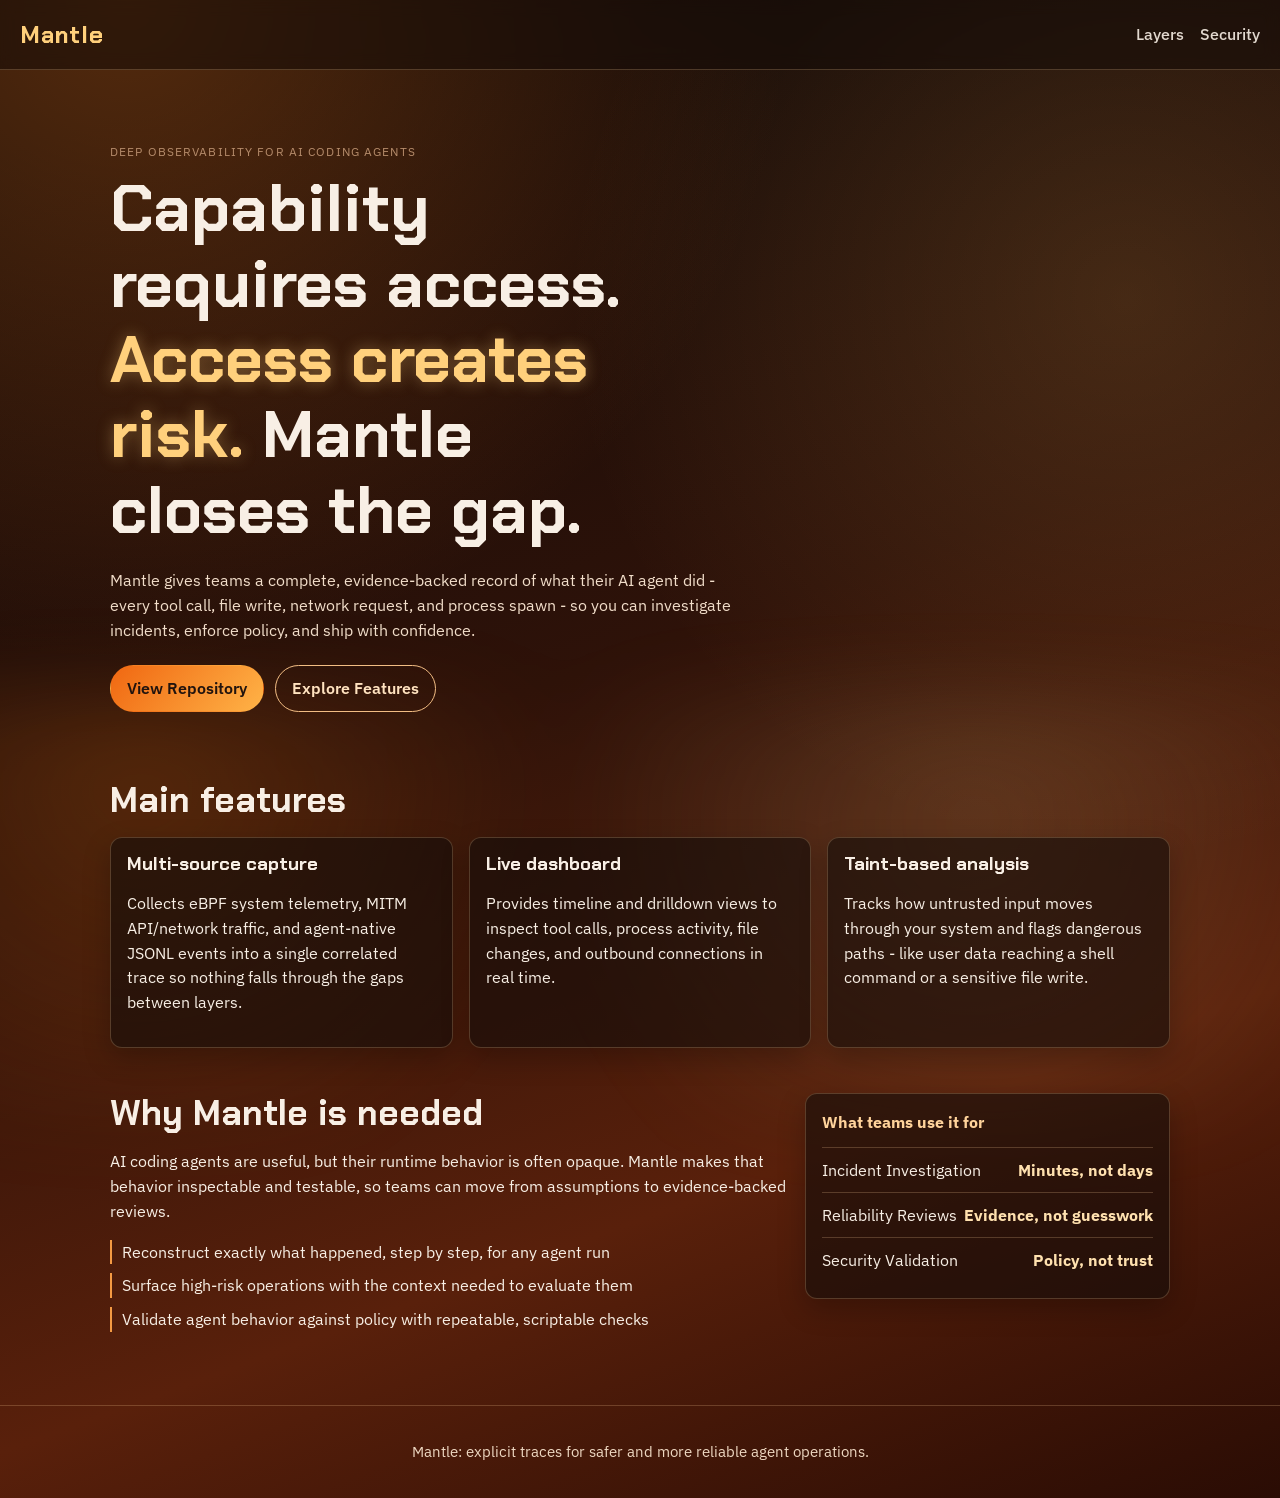
==== docs/index.html @ 51e57791 "rename site to docs for github pages" ====
<!doctype html>
<html lang="en">
  <head>
    <meta charset="UTF-8" />
    <meta name="viewport" content="width=device-width, initial-scale=1.0" />
    <meta
      name="description"
      content="Mantle is a deep observability and safety analysis layer for AI coding agents."
    />
    <title>Mantle | Deep Observability</title>
    <link rel="preconnect" href="https://fonts.googleapis.com" />
    <link rel="preconnect" href="https://fonts.gstatic.com" crossorigin />
    <link
      href="https://fonts.googleapis.com/css2?family=Chakra+Petch:wght@500;700&family=IBM+Plex+Sans:wght@400;500;700&display=swap"
      rel="stylesheet"
    />
    <link rel="stylesheet" href="styles.css" />
  </head>
  <body>
    <div class="terrain-glow" aria-hidden="true"></div>
    <header class="topbar">
      <a class="brand" href="#">Mantle</a>
      <nav>
        <a href="#layers">Layers</a>
        <a href="#security">Security</a>
      </nav>
    </header>

    <main>
      <section class="hero reveal">
        <p class="eyebrow">Deep observability for AI coding agents</p>
        <h1>
          Capability requires access.
          <span>Access creates risk.</span>
          Mantle closes the gap.
        </h1>
        <p class="lead">
          Mantle gives teams a complete, evidence-backed record of what their AI agent did -
          every tool call, file write, network request, and process spawn - so you can
          investigate incidents, enforce policy, and ship with confidence.
        </p>
        <div class="cta-row">
          <a class="btn primary" href="https://github.com/RHarshith/mantle" target="_blank" rel="noreferrer">View Repository</a>
          <a class="btn ghost" href="#layers">Explore Features</a>
        </div>
      </section>

      <section id="layers" class="section reveal">
        <h2>Main features</h2>
        <div class="layers-grid">
          <article class="card">
            <h3>Multi-source capture</h3>
            <p>
              Collects eBPF system telemetry, MITM API/network traffic, and agent-native JSONL
              events into a single correlated trace so nothing falls through the gaps between
              layers.
            </p>
          </article>
          <article class="card">
            <h3>Live dashboard</h3>
            <p>
              Provides timeline and drilldown views to inspect tool calls, process activity,
              file changes, and outbound connections in real time.
            </p>
          </article>
          <article class="card">
            <h3>Taint-based analysis</h3>
            <p>
              Tracks how untrusted input moves through your system and flags dangerous paths -
              like user data reaching a shell command or a sensitive file write.
            </p>
          </article>
        </div>
      </section>

      <section id="security" class="section reveal split">
        <div>
          <h2>Why Mantle is needed</h2>
          <p>
            AI coding agents are useful, but their runtime behavior is often opaque. Mantle makes
            that behavior inspectable and testable, so teams can move from assumptions to
            evidence-backed reviews.
          </p>
          <ul class="checks">
            <li>Reconstruct exactly what happened, step by step, for any agent run</li>
            <li>Surface high-risk operations with the context needed to evaluate them</li>
            <li>Validate agent behavior against policy with repeatable, scriptable checks</li>
          </ul>
        </div>
        <aside class="status-panel">
          <p class="status-title">What teams use it for</p>
          <div class="status-line"><span>Incident Investigation</span><strong>Minutes, not days</strong></div>
          <div class="status-line"><span>Reliability Reviews</span><strong>Evidence, not guesswork</strong></div>
          <div class="status-line"><span>Security Validation</span><strong>Policy, not trust</strong></div>
        </aside>
      </section>

    </main>

    <footer>
      <p>Mantle: explicit traces for safer and more reliable agent operations.</p>
    </footer>

    <script src="app.js"></script>
  </body>
</html>
---- docs/styles.css ----
:root {
  --magma-1: #2b0d03;
  --magma-2: #5e1b0a;
  --magma-3: #a4340e;
  --magma-4: #f06711;
  --ash: #f8efe5;
  --stone: #1d1612;
  --clay: #b58b6a;
  --card-bg: rgba(21, 14, 11, 0.62);
  --line: rgba(255, 207, 157, 0.22);
  --highlight: #ffd07c;
}

* {
  box-sizing: border-box;
}

html,
body {
  margin: 0;
  padding: 0;
}

body {
  min-height: 100vh;
  font-family: "IBM Plex Sans", "Trebuchet MS", sans-serif;
  color: var(--ash);
  background:
    radial-gradient(circle at 10% 0%, rgba(255, 124, 27, 0.28), transparent 35%),
    radial-gradient(circle at 88% 20%, rgba(255, 194, 93, 0.14), transparent 34%),
    linear-gradient(160deg, #130b08 8%, #2e1209 45%, #59200b 74%, #2a0c04 100%);
  line-height: 1.55;
  overflow-x: hidden;
}

.terrain-glow {
  position: fixed;
  inset: auto -15% -25% -15%;
  height: 48vh;
  pointer-events: none;
  background:
    radial-gradient(circle at 20% 20%, rgba(255, 130, 19, 0.2), transparent 30%),
    radial-gradient(circle at 70% 30%, rgba(255, 220, 143, 0.15), transparent 35%);
  filter: blur(42px);
  z-index: 0;
}

.topbar,
main,
footer {
  position: relative;
  z-index: 2;
}

.topbar {
  display: flex;
  justify-content: space-between;
  align-items: center;
  padding: 1rem 1.25rem;
  border-bottom: 1px solid var(--line);
  backdrop-filter: blur(8px);
  position: sticky;
  top: 0;
  background: rgba(20, 11, 9, 0.55);
}

.brand {
  text-decoration: none;
  color: var(--highlight);
  font-family: "Chakra Petch", "Tahoma", sans-serif;
  font-size: 1.5rem;
  letter-spacing: 0.04em;
  font-weight: 700;
}

nav {
  display: flex;
  gap: 1rem;
}

nav a {
  color: var(--ash);
  text-decoration: none;
  font-weight: 500;
  opacity: 0.9;
}

nav a:hover {
  color: #fff7d8;
}

main {
  width: min(1060px, 92vw);
  margin: 0 auto;
  padding: 2rem 0 4rem;
}

.hero {
  padding: 2.5rem 0 1.5rem;
}

.eyebrow {
  text-transform: uppercase;
  letter-spacing: 0.09em;
  font-size: 0.78rem;
  color: var(--clay);
  margin: 0 0 0.6rem;
}

h1,
h2,
h3 {
  font-family: "Chakra Petch", "Segoe UI", sans-serif;
  line-height: 1.15;
  margin: 0;
}

h1 {
  font-size: clamp(2rem, 5.2vw, 4.1rem);
  max-width: 13ch;
}

h1 span {
  color: var(--highlight);
  text-shadow: 0 0 16px rgba(255, 210, 124, 0.36);
}

.lead {
  max-width: 64ch;
  margin: 1.25rem 0 0;
  color: #f2deca;
}

.cta-row {
  margin-top: 1.4rem;
  display: flex;
  flex-wrap: wrap;
  gap: 0.7rem;
}

.btn {
  display: inline-block;
  text-decoration: none;
  padding: 0.62rem 1rem;
  border-radius: 999px;
  border: 1px solid transparent;
  font-weight: 600;
}

.btn.primary {
  background: linear-gradient(130deg, #f06711, #ffb347);
  color: #22140e;
}

.btn.ghost {
  border-color: #f2bd84;
  color: #ffe2bf;
}

.section {
  margin-top: 2.8rem;
}

.section h2 {
  font-size: clamp(1.42rem, 3.2vw, 2.2rem);
  margin-bottom: 1rem;
}

.layers-grid {
  display: grid;
  grid-template-columns: repeat(3, minmax(0, 1fr));
  gap: 1rem;
}

.card,
.status-panel {
  border: 1px solid var(--line);
  background: var(--card-bg);
  border-radius: 12px;
  padding: 1rem;
  box-shadow: 0 10px 28px rgba(6, 3, 2, 0.24);
}

.card h3 {
  font-size: 1.15rem;
  margin-bottom: 0.5rem;
}

.split {
  display: grid;
  grid-template-columns: 1.3fr 0.7fr;
  gap: 1rem;
  align-items: start;
}

.checks {
  list-style: none;
  padding: 0;
  margin: 1rem 0 0;
}

.checks li {
  border-left: 2px solid #f49a43;
  padding-left: 0.65rem;
  margin: 0.56rem 0;
}

.status-title {
  margin: 0 0 0.8rem;
  color: #ffd39b;
  font-weight: 700;
}

.status-line {
  display: flex;
  justify-content: space-between;
  border-top: 1px solid var(--line);
  padding: 0.6rem 0;
}

.status-line strong {
  color: #ffe1af;
}

.deploy ol {
  padding-left: 1.15rem;
}

.local-tip {
  margin-top: 1rem;
  padding: 0.8rem;
  border-left: 3px solid #f4a24e;
  background: rgba(255, 255, 255, 0.03);
}

footer {
  border-top: 1px solid var(--line);
  padding: 1.2rem;
  text-align: center;
  color: #edd7c1;
  font-size: 0.95rem;
}

.reveal {
  opacity: 0;
  transform: translateY(20px);
  transition: opacity 700ms ease, transform 700ms ease;
}

.reveal.visible {
  opacity: 1;
  transform: translateY(0);
}

@media (max-width: 900px) {
  .layers-grid {
    grid-template-columns: 1fr;
  }

  .split {
    grid-template-columns: 1fr;
  }
}

@media (max-width: 640px) {
  .topbar {
    flex-direction: column;
    align-items: flex-start;
    gap: 0.55rem;
  }

  nav {
    gap: 0.7rem;
    flex-wrap: wrap;
  }

  main {
    width: min(1100px, 90vw);
  }
}
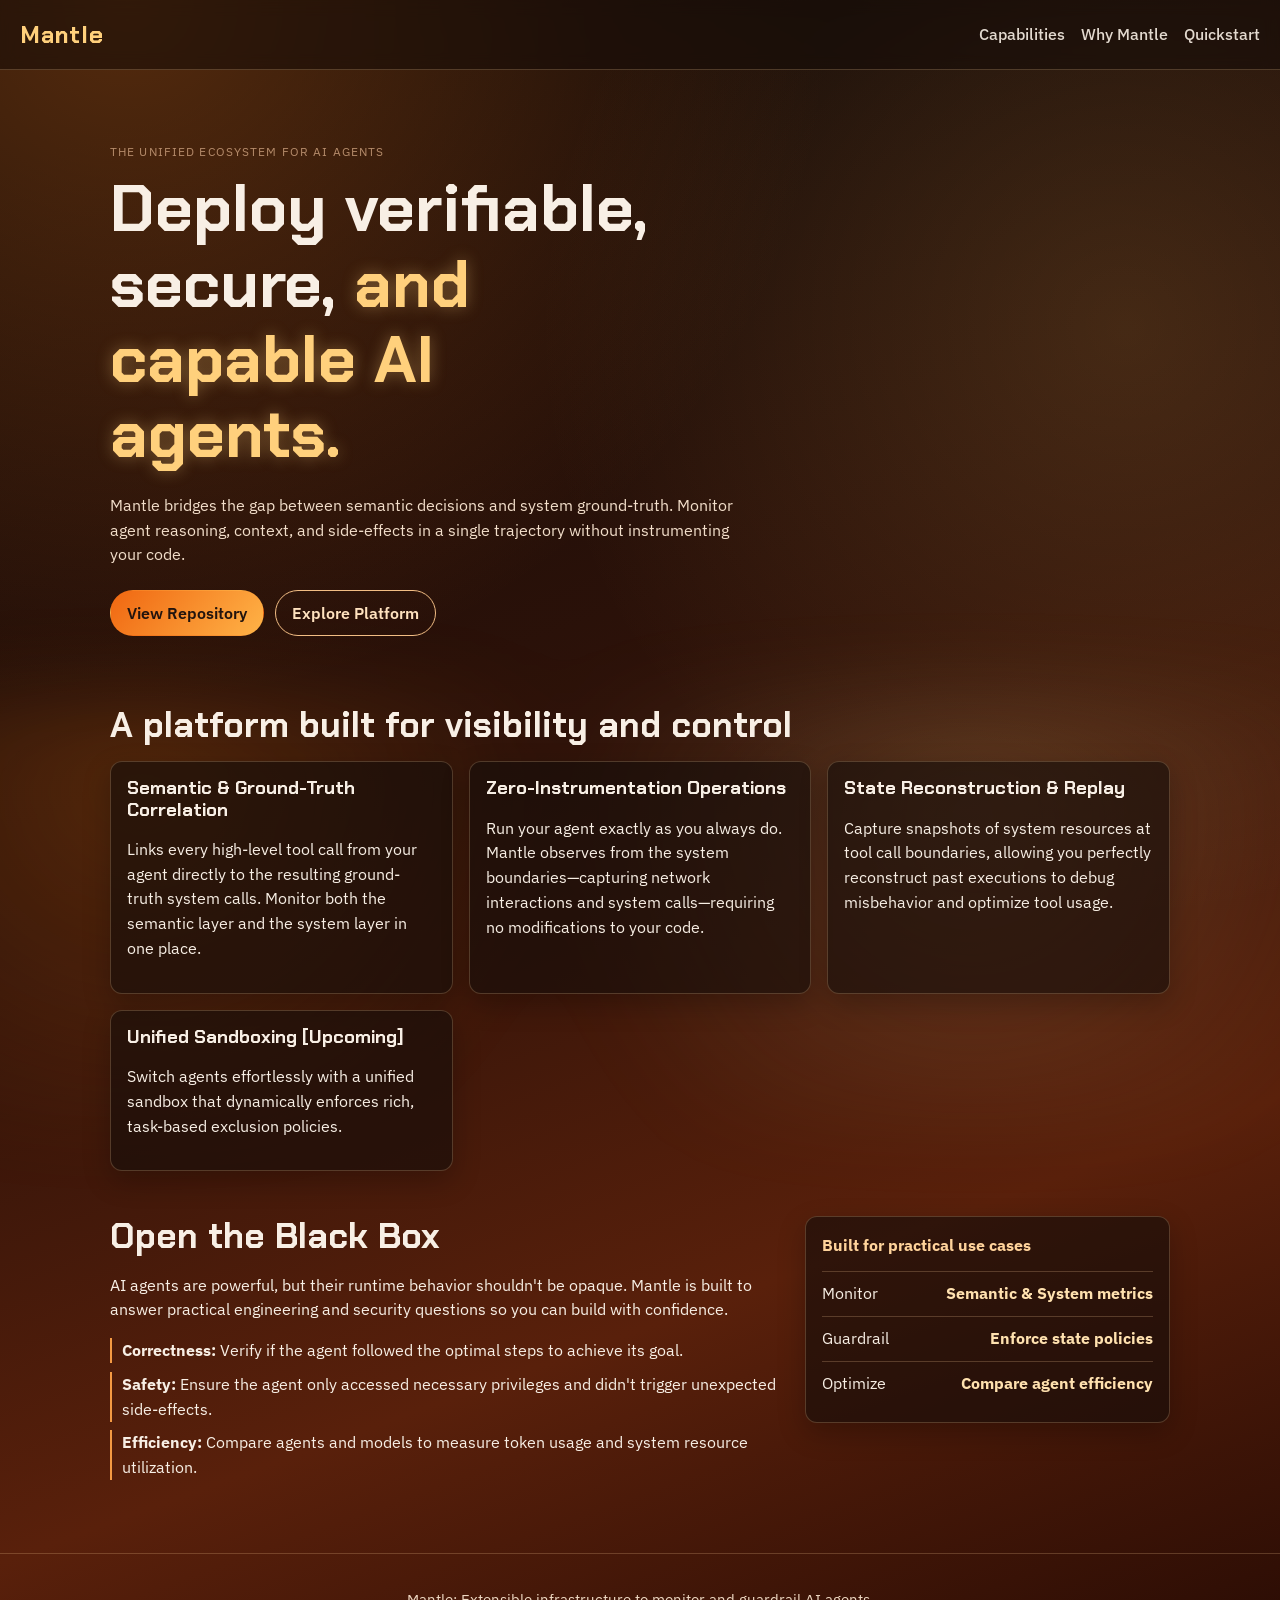
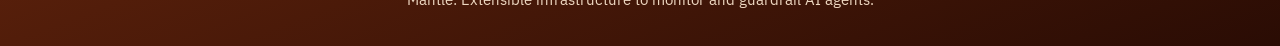
==== commit 44116dbd: "Update landing page" ====
--- a/docs/index.html
+++ b/docs/index.html
@@ -5,9 +5,9 @@
     <meta name="viewport" content="width=device-width, initial-scale=1.0" />
     <meta
       name="description"
-      content="Mantle is a deep observability and safety analysis layer for AI coding agents."
+      content="Mantle provides a non-invasive ecosystem for deploying verifiable, secure, and capable AI agents without instrumentation."
     />
-    <title>Mantle | Deep Observability</title>
+    <title>Mantle | The AI Agent Ecosystem</title>
     <link rel="preconnect" href="https://fonts.googleapis.com" />
     <link rel="preconnect" href="https://fonts.gstatic.com" crossorigin />
     <link
@@ -21,84 +21,85 @@
     <header class="topbar">
       <a class="brand" href="#">Mantle</a>
       <nav>
-        <a href="#layers">Layers</a>
-        <a href="#security">Security</a>
+        <a href="#capabilities">Capabilities</a>
+        <a href="#why-mantle">Why Mantle</a>
+        <a href="https://github.com/RHarshith/mantle" target="_blank" rel="noreferrer">Quickstart</a>
       </nav>
     </header>
 
     <main>
       <section class="hero reveal">
-        <p class="eyebrow">Deep observability for AI coding agents</p>
+        <p class="eyebrow">The unified ecosystem for AI agents</p>
         <h1>
-          Capability requires access.
-          <span>Access creates risk.</span>
-          Mantle closes the gap.
+          Deploy verifiable, secure,
+          <span>and capable AI agents.</span>
         </h1>
         <p class="lead">
-          Mantle gives teams a complete, evidence-backed record of what their AI agent did -
-          every tool call, file write, network request, and process spawn - so you can
-          investigate incidents, enforce policy, and ship with confidence.
+          Mantle bridges the gap between semantic decisions and system ground-truth.
+          Monitor agent reasoning, context, and side-effects in a single trajectory without
+          instrumenting your code.
         </p>
         <div class="cta-row">
           <a class="btn primary" href="https://github.com/RHarshith/mantle" target="_blank" rel="noreferrer">View Repository</a>
-          <a class="btn ghost" href="#layers">Explore Features</a>
+          <a class="btn ghost" href="#capabilities">Explore Platform</a>
         </div>
       </section>
 
-      <section id="layers" class="section reveal">
-        <h2>Main features</h2>
+      <section id="capabilities" class="section reveal">
+        <h2>A platform built for visibility and control</h2>
         <div class="layers-grid">
           <article class="card">
-            <h3>Multi-source capture</h3>
+            <h3>Semantic & Ground-Truth Correlation</h3>
             <p>
-              Collects eBPF system telemetry, MITM API/network traffic, and agent-native JSONL
-              events into a single correlated trace so nothing falls through the gaps between
-              layers.
+              Links every high-level tool call from your agent directly to the resulting ground-truth system calls. Monitor both the semantic layer and the system layer in one place.
             </p>
           </article>
           <article class="card">
-            <h3>Live dashboard</h3>
+            <h3>Zero-Instrumentation Operations</h3>
             <p>
-              Provides timeline and drilldown views to inspect tool calls, process activity,
-              file changes, and outbound connections in real time.
+              Run your agent exactly as you always do. Mantle observes from the system boundaries—capturing network interactions and system calls—requiring no modifications to your code.
             </p>
           </article>
           <article class="card">
-            <h3>Taint-based analysis</h3>
+            <h3>State Reconstruction & Replay</h3>
             <p>
-              Tracks how untrusted input moves through your system and flags dangerous paths -
-              like user data reaching a shell command or a sensitive file write.
+              Capture snapshots of system resources at tool call boundaries, allowing you perfectly reconstruct past executions to debug misbehavior and optimize tool usage.
+            </p>
+          </article>
+          <article class="card">
+            <h3>Unified Sandboxing [Upcoming]</h3>
+            <p>
+              Switch agents effortlessly with a unified sandbox that dynamically enforces rich, task-based exclusion policies.
             </p>
           </article>
         </div>
       </section>
 
-      <section id="security" class="section reveal split">
+      <section id="why-mantle" class="section reveal split">
         <div>
-          <h2>Why Mantle is needed</h2>
+          <h2>Open the Black Box</h2>
           <p>
-            AI coding agents are useful, but their runtime behavior is often opaque. Mantle makes
-            that behavior inspectable and testable, so teams can move from assumptions to
-            evidence-backed reviews.
+            AI agents are powerful, but their runtime behavior shouldn't be opaque. Mantle is built
+            to answer practical engineering and security questions so you can build with confidence.
           </p>
           <ul class="checks">
-            <li>Reconstruct exactly what happened, step by step, for any agent run</li>
-            <li>Surface high-risk operations with the context needed to evaluate them</li>
-            <li>Validate agent behavior against policy with repeatable, scriptable checks</li>
+            <li><strong>Correctness:</strong> Verify if the agent followed the optimal steps to achieve its goal.</li>
+            <li><strong>Safety:</strong> Ensure the agent only accessed necessary privileges and didn't trigger unexpected side-effects.</li>
+            <li><strong>Efficiency:</strong> Compare agents and models to measure token usage and system resource utilization.</li>
           </ul>
         </div>
         <aside class="status-panel">
-          <p class="status-title">What teams use it for</p>
-          <div class="status-line"><span>Incident Investigation</span><strong>Minutes, not days</strong></div>
-          <div class="status-line"><span>Reliability Reviews</span><strong>Evidence, not guesswork</strong></div>
-          <div class="status-line"><span>Security Validation</span><strong>Policy, not trust</strong></div>
+          <p class="status-title">Built for practical use cases</p>
+          <div class="status-line"><span>Monitor</span><strong>Semantic & System metrics</strong></div>
+          <div class="status-line"><span>Guardrail</span><strong>Enforce state policies</strong></div>
+          <div class="status-line"><span>Optimize</span><strong>Compare agent efficiency</strong></div>
         </aside>
       </section>
 
     </main>
 
     <footer>
-      <p>Mantle: explicit traces for safer and more reliable agent operations.</p>
+      <p>Mantle: Extensible infrastructure to monitor and guardrail AI agents.</p>
     </footer>
 
     <script src="app.js"></script>
